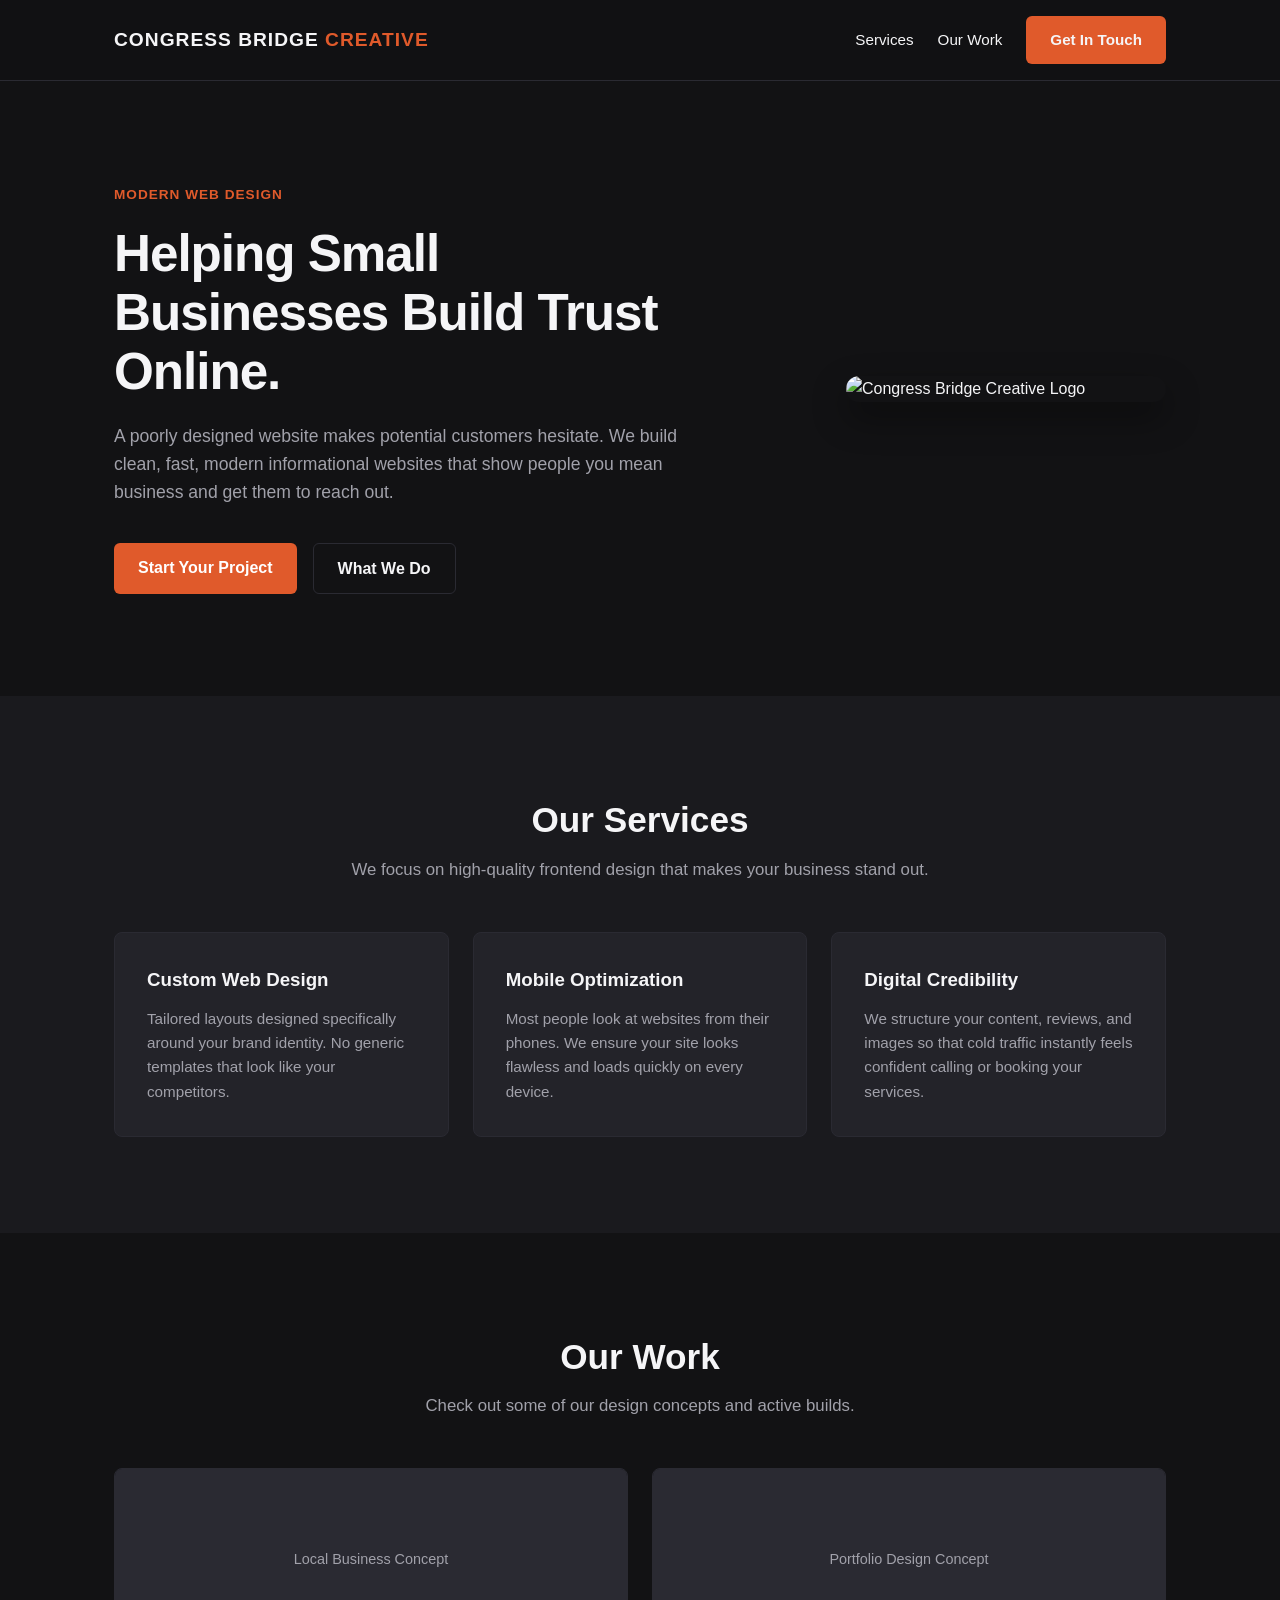
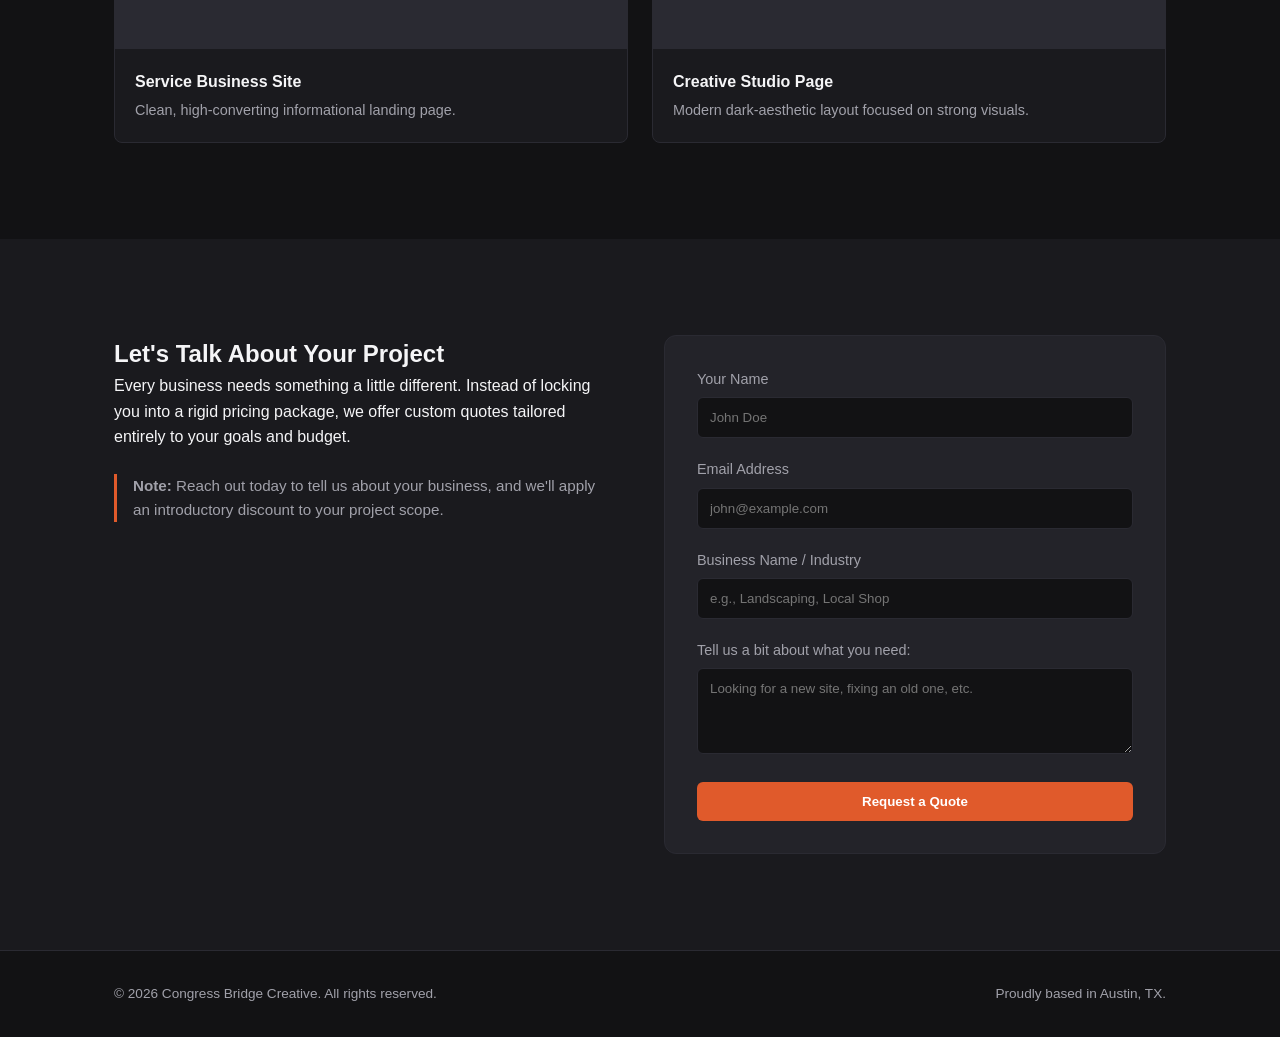
==== congress-bridge-creative/index.html @ 276da2ce "Add files via upload" ====
<!DOCTYPE html>
<html lang="en">
<head>
    <meta charset="UTF-8">
    <meta name="viewport" content="width=device-width, initial-scale=1.0">
    <title>Congress Bridge Creative | Web Design & Development</title>
    <link rel="stylesheet" href="style.css">
</head>
<body>

    <nav class="navbar">
        <div class="nav-container">
            <div class="logo-text">CONGRESS BRIDGE <span>CREATIVE</span></div>
            <ul class="nav-links">
                <li><a href="#services">Services</a></li>
                <li><a href="#work">Our Work</a></li>
                <li><a href="#contact" class="btn-primary">Get In Touch</a></li>
            </ul>
        </div>
    </nav>

    <header class="hero">
        <div class="hero-container container">
            <div class="hero-content">
                <span class="badge">Modern Web Design</span>
                <h1>Helping Small Businesses Build Trust Online.</h1>
                <p>A poorly designed website makes potential customers hesitate. We build clean, fast, modern informational websites that show people you mean business and get them to reach out.</p>
                <div class="hero-cta">
                    <a href="#contact" class="btn-primary">Start Your Project</a>
                    <a href="#services" class="btn-secondary">What We Do</a>
                </div>
            </div>
            <div class="hero-logo-zone">
                <img src="image_6b8862.jpg" alt="Congress Bridge Creative Logo" class="floating-logo">
            </div>
        </div>
    </header>

    <section id="services" class="services">
        <div class="container">
            <div class="section-title">
                <h2>Our Services</h2>
                <p>We focus on high-quality frontend design that makes your business stand out.</p>
            </div>
            <div class="services-grid">
                <div class="service-card">
                    <h3>Custom Web Design</h3>
                    <p>Tailored layouts designed specifically around your brand identity. No generic templates that look like your competitors.</p>
                </div>
                <div class="service-card">
                    <h3>Mobile Optimization</h3>
                    <p>Most people look at websites from their phones. We ensure your site looks flawless and loads quickly on every device.</p>
                </div>
                <div class="service-card">
                    <h3>Digital Credibility</h3>
                    <p>We structure your content, reviews, and images so that cold traffic instantly feels confident calling or booking your services.</p>
                </div>
            </div>
        </div>
    </section>

    <section id="work" class="portfolio">
        <div class="container">
            <div class="section-title">
                <h2>Our Work</h2>
                <p>Check out some of our design concepts and active builds.</p>
            </div>
            <div class="portfolio-grid">
                <div class="portfolio-item">
                    <div class="port-img-mock">Local Business Concept</div>
                    <div class="port-info">
                        <h4>Service Business Site</h4>
                        <p>Clean, high-converting informational landing page.</p>
                    </div>
                </div>
                <div class="portfolio-item">
                    <div class="port-img-mock">Portfolio Design Concept</div>
                    <div class="port-info">
                        <h4>Creative Studio Page</h4>
                        <p>Modern dark-aesthetic layout focused on strong visuals.</p>
                    </div>
                </div>
            </div>
        </div>
    </section>

    <section id="contact" class="contact-section">
        <div class="container">
            <div class="contact-grid">
                <div class="contact-pitch">
                    <h2>Let's Talk About Your Project</h2>
                    <p>Every business needs something a little different. Instead of locking you into a rigid pricing package, we offer custom quotes tailored entirely to your goals and budget.</p>
                    <p class="discount-note"><strong>Note:</strong> Reach out today to tell us about your business, and we'll apply an introductory discount to your project scope.</p>
                </div>
                <div class="contact-form-container">
                    <form id="leadForm" class="contact-form">
                        <div class="form-group">
                            <label for="name">Your Name</label>
                            <input type="text" id="name" required placeholder="John Doe">
                        </div>
                        <div class="form-group">
                            <label for="email">Email Address</label>
                            <input type="email" id="email" required placeholder="john@example.com">
                        </div>
                        <div class="form-group">
                            <label for="bizname">Business Name / Industry</label>
                            <input type="text" id="bizname" placeholder="e.g., Landscaping, Local Shop">
                        </div>
                        <div class="form-group">
                            <label for="message">Tell us a bit about what you need:</label>
                            <textarea id="message" rows="4" placeholder="Looking for a new site, fixing an old one, etc."></textarea>
                        </div>
                        <button type="submit" class="btn-primary submit-btn">Request a Quote</button>
                    </form>
                    <div id="formSuccess" class="success-msg hidden">
                        <h3>Message Sent!</h3>
                        <p>Thanks for reaching out. We'll look over your details and get back to you within 24 hours.</p>
                    </div>
                </div>
            </div>
        </div>
    </section>

    <footer>
        <div class="container footer-content">
            <p>&copy; 2026 Congress Bridge Creative. All rights reserved.</p>
            <p>Proudly based in Austin, TX.</p>
        </div>
    </footer>

    <script src="script.js"></script>
</body>
</html>
---- congress-bridge-creative/style.css ----
:root {
    --bg-dark: #121214;
    --bg-surface: #1a1a1e;
    --bg-card: #232329;
    --primary-orange: #e05a2b; /* Sunset color accent match */
    --primary-orange-hover: #f36c3d;
    --text-main: #f5f5f7;
    --text-muted: #a1a1aa;
    --border-color: #2a2a32;
    --transition: all 0.3s ease;
}

* {
    margin: 0;
    padding: 0;
    box-sizing: border-box;
    scroll-behavior: smooth;
}

body {
    background-color: var(--bg-dark);
    color: var(--text-main);
    font-family: -apple-system, BlinkMacSystemFont, "Segoe UI", Roboto, sans-serif;
    line-height: 1.6;
    overflow-x: hidden; 
    width: 100%;
}

.container {
    max-width: 1100px;
    margin: 0 auto;
    padding: 0 1.5rem; 
    width: 100%;
}

/* UI Elements */
.btn-primary {
    background-color: var(--primary-orange);
    color: white;
    padding: 0.75rem 1.5rem;
    border-radius: 6px;
    text-decoration: none;
    font-weight: 600;
    transition: var(--transition);
    border: none;
    cursor: pointer;
    display: inline-block;
    text-align: center;
}

.btn-primary:hover {
    background-color: var(--primary-orange-hover);
}

.btn-secondary {
    background-color: transparent;
    color: var(--text-main);
    padding: 0.75rem 1.5rem;
    border-radius: 6px;
    text-decoration: none;
    font-weight: 600;
    border: 1px solid var(--border-color);
    transition: var(--transition);
    display: inline-block;
    text-align: center;
}

.btn-secondary:hover {
    border-color: var(--primary-orange);
}

.section-title {
    text-align: center;
    margin-bottom: 3rem;
}

.section-title h2 {
    font-size: clamp(1.8rem, 4vw, 2.2rem); 
    margin-bottom: 0.5rem;
}

.section-title p {
    color: var(--text-muted);
    font-size: clamp(0.95rem, 2vw, 1.05rem);
}

/* Navbar */
.navbar {
    background-color: rgba(18, 18, 20, 0.95);
    backdrop-filter: blur(8px);
    border-bottom: 1px solid var(--border-color);
    position: sticky;
    top: 0;
    z-index: 100;
    width: 100%;
}

.nav-container {
    display: flex;
    justify-content: space-between;
    align-items: center;
    padding: 1rem 1.5rem;
    max-width: 1100px;
    margin: 0 auto;
}

.logo-text {
    font-weight: 800;
    letter-spacing: 1px;
    font-size: clamp(1rem, 3.5vw, 1.2rem); 
}

.logo-text span {
    color: var(--primary-orange);
}

.nav-links {
    display: flex;
    list-style: none;
    align-items: center;
    gap: 1.5rem;
}

.nav-links a {
    color: var(--text-main);
    text-decoration: none;
    font-size: 0.95rem;
    transition: var(--transition);
}

.nav-links a:hover:not(.btn-primary) {
    color: var(--primary-orange);
}

/* Fixed Hero Flexbox Layout */
.hero {
    padding: clamp(4rem, 8vw, 7rem) 0;
    display: flex;
    align-items: center;
    width: 100%;
}

.hero-container {
    display: flex;
    flex-direction: row;
    align-items: center;
    justify-content: space-between;
    gap: 3rem;
    width: 100%;
}

.badge {
    color: var(--primary-orange);
    font-weight: 600;
    font-size: 0.85rem;
    text-transform: uppercase;
    letter-spacing: 1px;
    display: block;
    margin-bottom: 1.25rem;
}

.hero-content {
    flex: 1;
    max-width: 600px; 
    min-width: 280px;
}

.hero-content h1 {
    font-size: clamp(2.2rem, 4.5vw, 3.2rem); 
    line-height: 1.15;
    margin-bottom: 1.25rem;
    letter-spacing: -0.02em;
}

.hero-content p {
    color: var(--text-muted);
    font-size: clamp(1rem, 2vw, 1.1rem);
    margin-bottom: 2.25rem;
}

.hero-cta {
    display: flex;
    flex-wrap: wrap; 
    gap: 1rem;
}

/* Prevent image from getting crushed */
.hero-logo-zone {
    flex: 0 1 320px; 
    display: flex;
    justify-content: center;
    align-items: center;
    min-width: 240px; 
}

.floating-logo {
    width: 100%;
    max-width: 320px;
    height: auto; 
    border-radius: 16px;
    box-shadow: 0 15px 35px rgba(0, 0, 0, 0.4);
    object-fit: contain;
}

/* Services */
.services {
    background-color: var(--bg-surface);
    padding: clamp(4rem, 8vw, 6rem) 0;
}

.services-grid {
    display: grid;
    grid-template-columns: repeat(auto-fit, minmax(280px, 1fr));
    gap: 1.5rem;
}

.service-card {
    background-color: var(--bg-card);
    padding: 2rem;
    border-radius: 8px;
    border: 1px solid var(--border-color);
}

.service-card h3 {
    margin-bottom: 0.75rem;
}

.service-card p {
    color: var(--text-muted);
    font-size: 0.95rem;
}

/* Portfolio Section */
.portfolio {
    padding: clamp(4rem, 8vw, 6rem) 0;
}

.portfolio-grid {
    display: grid;
    grid-template-columns: repeat(auto-fit, minmax(280px, 1fr));
    gap: 1.5rem;
}

.portfolio-item {
    background-color: var(--bg-surface);
    border-radius: 8px;
    overflow: hidden;
    border: 1px solid var(--border-color);
}

.port-img-mock {
    height: 180px;
    background: #2a2a32;
    display: flex;
    align-items: center;
    justify-content: center;
    color: var(--text-muted);
    font-size: 0.9rem;
    padding: 1rem;
    text-align: center;
}

.port-info {
    padding: 1.25rem;
}

.port-info p {
    color: var(--text-muted);
    font-size: 0.9rem;
    margin-top: 0.25rem;
}

/* Contact Details */
.contact-section {
    background-color: var(--bg-surface);
    padding: clamp(4rem, 8vw, 6rem) 0;
}

.contact-grid {
    display: grid;
    grid-template-columns: 1fr 1fr;
    gap: 3rem;
}

.discount-note {
    margin-top: 1.5rem;
    color: var(--text-muted);
    font-size: 0.95rem;
    border-left: 3px solid var(--primary-orange);
    padding-left: 1rem;
}

.contact-form {
    background-color: var(--bg-card);
    padding: 2rem;
    border-radius: 12px;
    border: 1px solid var(--border-color);
    width: 100%;
}

.form-group {
    margin-bottom: 1.25rem;
}

.form-group label {
    display: block;
    font-size: 0.9rem;
    margin-bottom: 0.4rem;
    color: var(--text-muted);
}

.form-group input, .form-group textarea {
    width: 100%;
    background-color: var(--bg-dark);
    border: 1px solid var(--border-color);
    color: var(--text-main);
    padding: 0.75rem;
    border-radius: 6px;
    font-family: inherit;
}

.form-group input:focus, .form-group textarea:focus {
    outline: none;
    border-color: var(--primary-orange);
}

.submit-btn {
    width: 100%;
}

.hidden {
    display: none !important;
}

.success-msg {
    background-color: var(--bg-card);
    padding: 2.5rem;
    border-radius: 12px;
    border: 1px solid var(--primary-orange);
    text-align: center;
}

/* Footer elements */
footer {
    padding: 2rem 0;
    font-size: 0.85rem;
    color: var(--text-muted);
    border-top: 1px solid var(--border-color);
}

.footer-content {
    display: flex;
    justify-content: space-between;
    gap: 1rem;
}

/* --- Responsive Media Queries --- */
@media (max-width: 850px) {
    .hero-container, .contact-grid {
        flex-direction: column; 
        gap: 2.5rem;
    }
    
    .hero-logo-zone {
        order: -1; 
        flex: 0 1 260px;
    }

    .hero-content {
        text-align: center;
    }

    .hero-cta {
        justify-content: center;
    }

    .discount-note {
        margin-bottom: 1rem;
    }
}

@media (max-width: 550px) {
    .nav-links {
        display: none; 
    }
    
    .hero-cta .btn-primary, 
    .hero-cta .btn-secondary {
        width: 100%; 
    }

    .footer-content {
        flex-direction: column;
        text-align: center;
        gap: 0.5rem;
    }
}
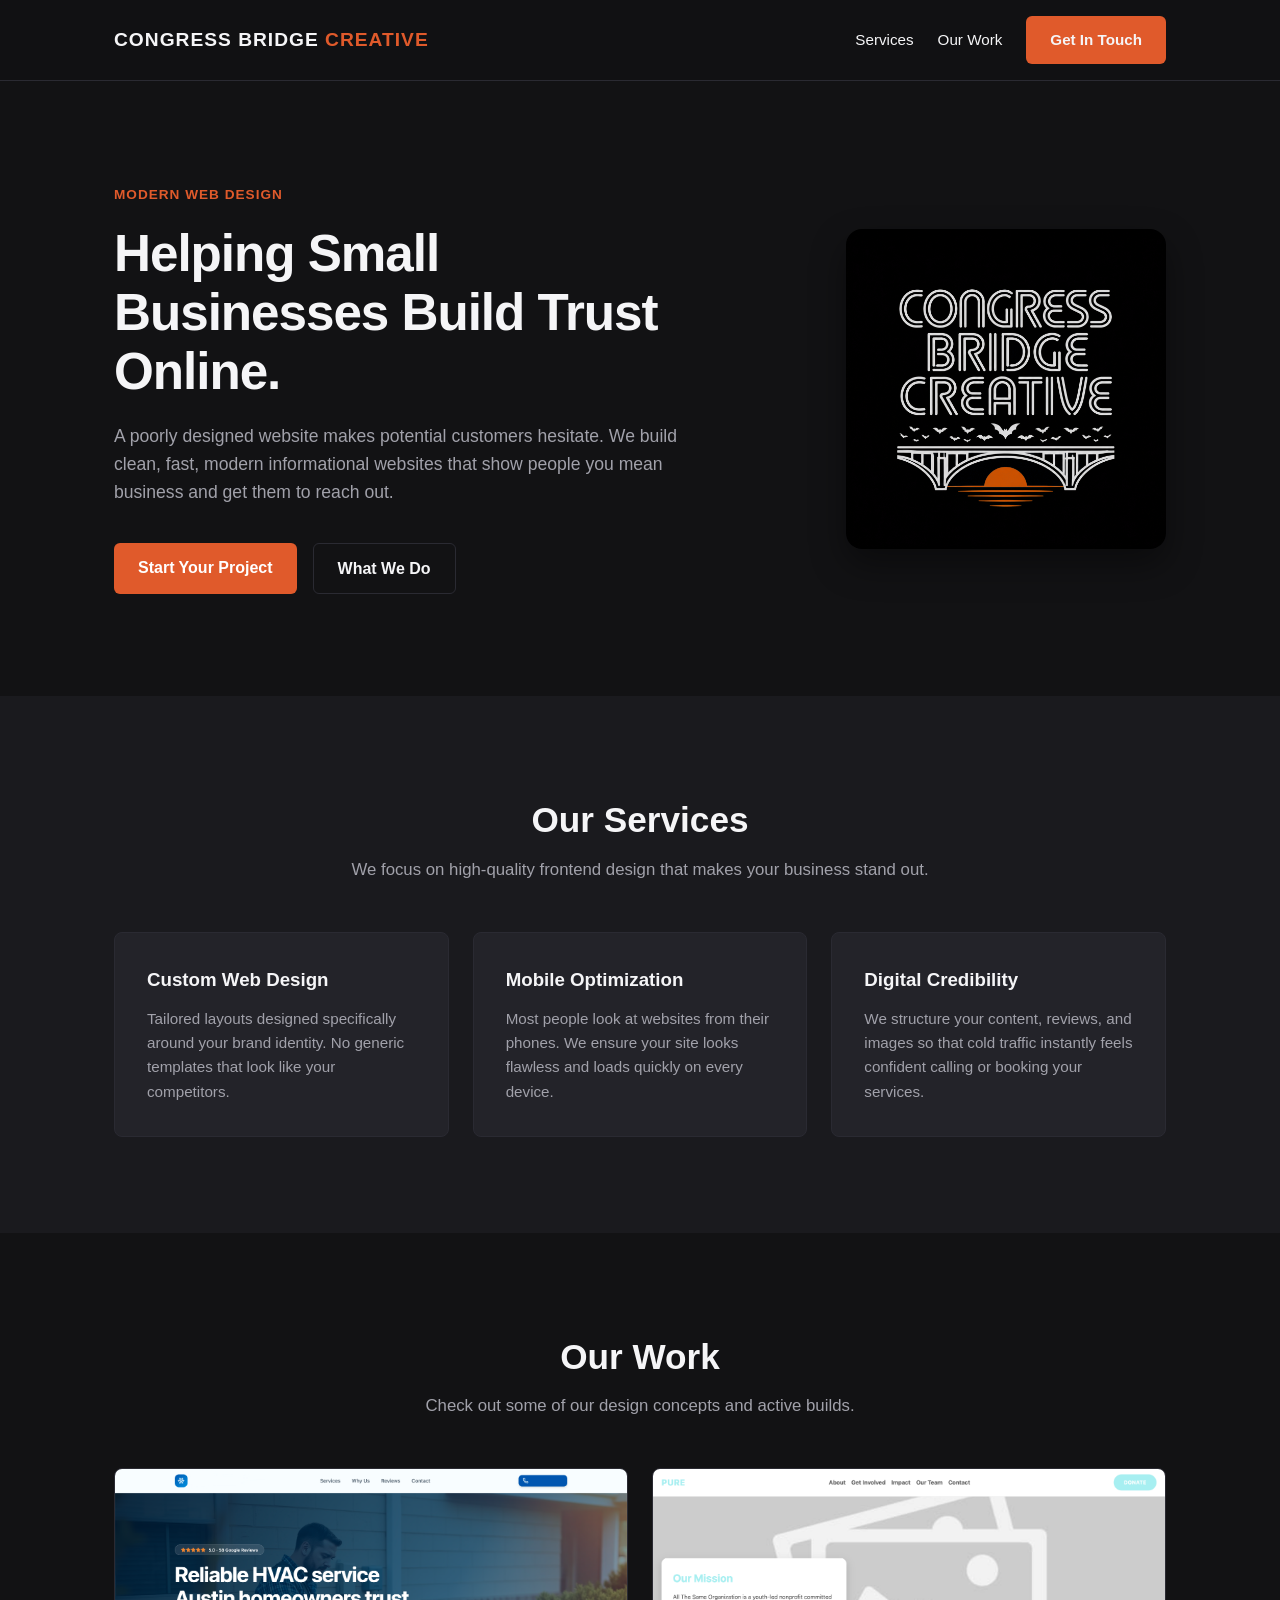
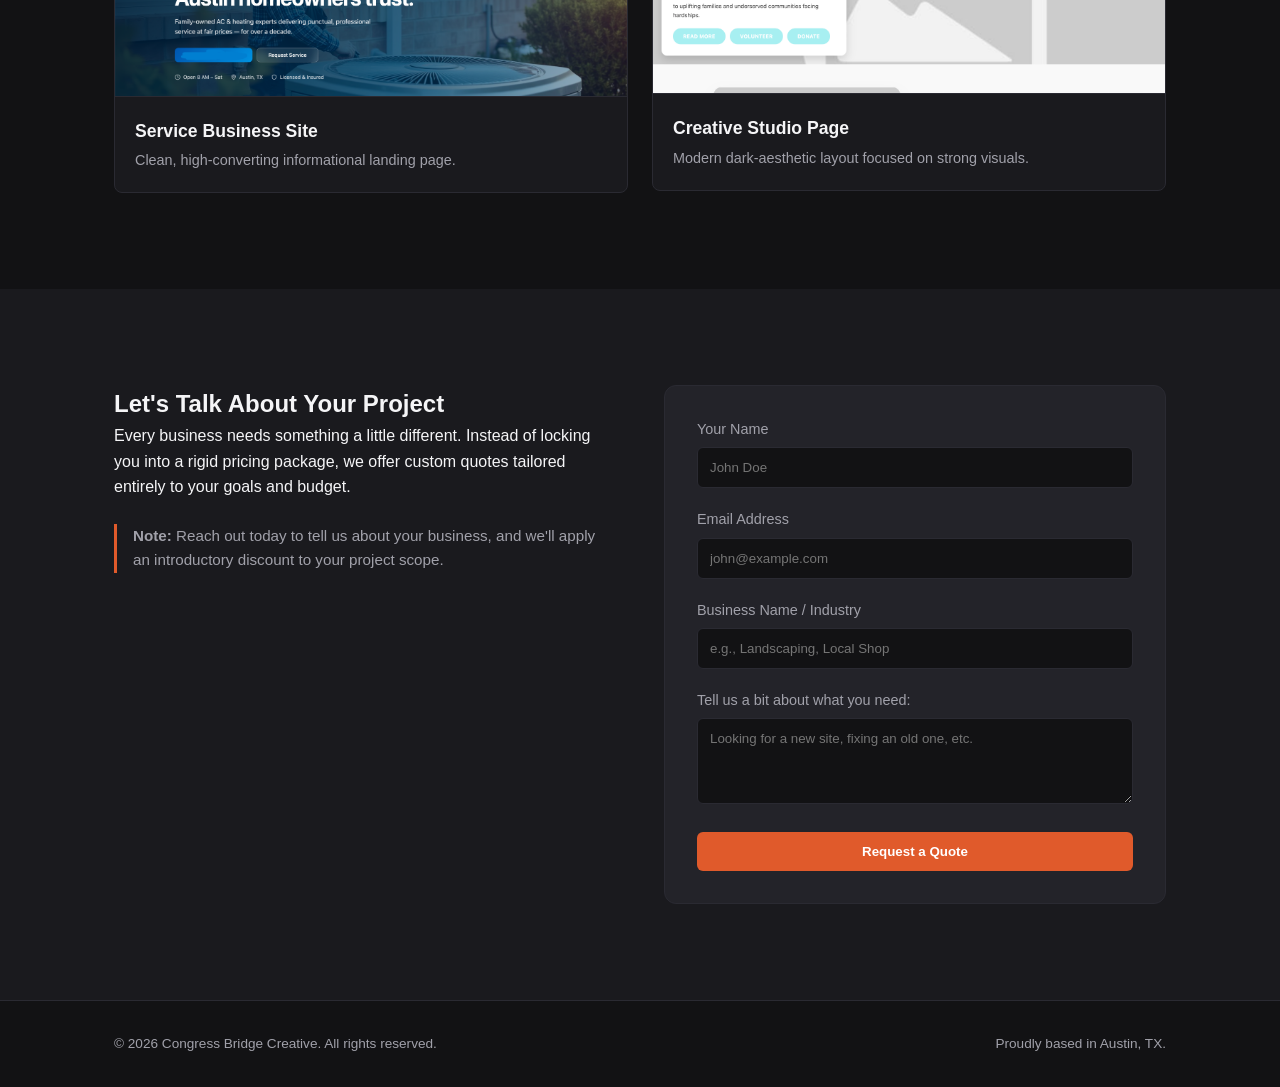
==== commit caa934dc: "Add files via upload" ====
--- a/congress-bridge-creative/index.html
+++ b/congress-bridge-creative/index.html
@@ -31,7 +31,7 @@
                 </div>
             </div>
             <div class="hero-logo-zone">
-                <img src="image_6b8862.jpg" alt="Congress Bridge Creative Logo" class="floating-logo">
+                <img src="media/CongressBridgeCreativeLogo.PNG" alt="Congress Bridge Creative Logo" class="floating-logo">
             </div>
         </div>
     </header>
@@ -67,14 +67,14 @@
             </div>
             <div class="portfolio-grid">
                 <div class="portfolio-item">
-                    <div class="port-img-mock">Local Business Concept</div>
+                    <img src="media/websitescale.png" alt="Local Business Concept" class="port-img-mock">
                     <div class="port-info">
                         <h4>Service Business Site</h4>
                         <p>Clean, high-converting informational landing page.</p>
                     </div>
                 </div>
                 <div class="portfolio-item">
-                    <div class="port-img-mock">Portfolio Design Concept</div>
+                    <img src="media/Portfolio.png" alt="Portfolio Design Concept" class="port-img-mock">
                     <div class="port-info">
                         <h4>Creative Studio Page</h4>
                         <p>Modern dark-aesthetic layout focused on strong visuals.</p>
@@ -94,21 +94,23 @@
                 </div>
                 <div class="contact-form-container">
                     <form id="leadForm" class="contact-form">
+                        <input type="hidden" name="access_key" value="767cf9de-5b37-4285-afa8-e82d5ba157d3">
+                        
                         <div class="form-group">
                             <label for="name">Your Name</label>
-                            <input type="text" id="name" required placeholder="John Doe">
+                            <input type="text" id="name" name="name" required placeholder="John Doe">
                         </div>
                         <div class="form-group">
                             <label for="email">Email Address</label>
-                            <input type="email" id="email" required placeholder="john@example.com">
+                            <input type="email" id="email" name="email" required placeholder="john@example.com">
                         </div>
                         <div class="form-group">
                             <label for="bizname">Business Name / Industry</label>
-                            <input type="text" id="bizname" placeholder="e.g., Landscaping, Local Shop">
+                            <input type="text" id="bizname" name="business_name" placeholder="e.g., Landscaping, Local Shop">
                         </div>
                         <div class="form-group">
                             <label for="message">Tell us a bit about what you need:</label>
-                            <textarea id="message" rows="4" placeholder="Looking for a new site, fixing an old one, etc."></textarea>
+                            <textarea id="message" name="message" rows="4" required placeholder="Looking for a new site, fixing an old one, etc."></textarea>
                         </div>
                         <button type="submit" class="btn-primary submit-btn">Request a Quote</button>
                     </form>
--- a/congress-bridge-creative/style.css
+++ b/congress-bridge-creative/style.css
@@ -2,7 +2,7 @@
     --bg-dark: #121214;
     --bg-surface: #1a1a1e;
     --bg-card: #232329;
-    --primary-orange: #e05a2b; /* Sunset color accent match */
+    --primary-orange: #e05a2b; 
     --primary-orange-hover: #f36c3d;
     --text-main: #f5f5f7;
     --text-muted: #a1a1aa;
@@ -132,7 +132,7 @@
     color: var(--primary-orange);
 }
 
-/* Fixed Hero Flexbox Layout */
+/* Hero Section */
 .hero {
     padding: clamp(4rem, 8vw, 7rem) 0;
     display: flex;
@@ -184,7 +184,6 @@
     gap: 1rem;
 }
 
-/* Prevent image from getting crushed */
 .hero-logo-zone {
     flex: 0 1 320px; 
     display: flex;
@@ -230,7 +229,7 @@
     font-size: 0.95rem;
 }
 
-/* Portfolio Section */
+/* --- Dynamically Resizing Portfolio Section --- */
 .portfolio {
     padding: clamp(4rem, 8vw, 6rem) 0;
 }
@@ -239,6 +238,7 @@
     display: grid;
     grid-template-columns: repeat(auto-fit, minmax(280px, 1fr));
     gap: 1.5rem;
+    align-items: start; /* CRITICAL: Prevents cards from stretching to match the tallest sibling */
 }
 
 .portfolio-item {
@@ -246,30 +246,35 @@
     border-radius: 8px;
     overflow: hidden;
     border: 1px solid var(--border-color);
-}
-
+    display: flex;
+    flex-direction: column;
+}
+
+/* Automatically resizes perfectly to any uploaded image */
 .port-img-mock {
-    height: 180px;
-    background: #2a2a32;
-    display: flex;
-    align-items: center;
-    justify-content: center;
-    color: var(--text-muted);
-    font-size: 0.9rem;
-    padding: 1rem;
-    text-align: center;
+    width: 100%;
+    height: auto; /* Scales dynamically based on the image size */
+    max-height: 400px; /* Optional safety net: prevents super-tall vertical images from looking huge */
+    background-color: #2a2a32; 
+    object-fit: contain; /* Shows the full layout without aggressive cropping */
+    border-bottom: 1px solid var(--border-color);
+    display: block;
 }
 
 .port-info {
     padding: 1.25rem;
 }
 
+.port-info h4 {
+    color: var(--text-main);
+    font-size: 1.1rem;
+}
+
 .port-info p {
     color: var(--text-muted);
     font-size: 0.9rem;
     margin-top: 0.25rem;
 }
-
 /* Contact Details */
 .contact-section {
     background-color: var(--bg-surface);
